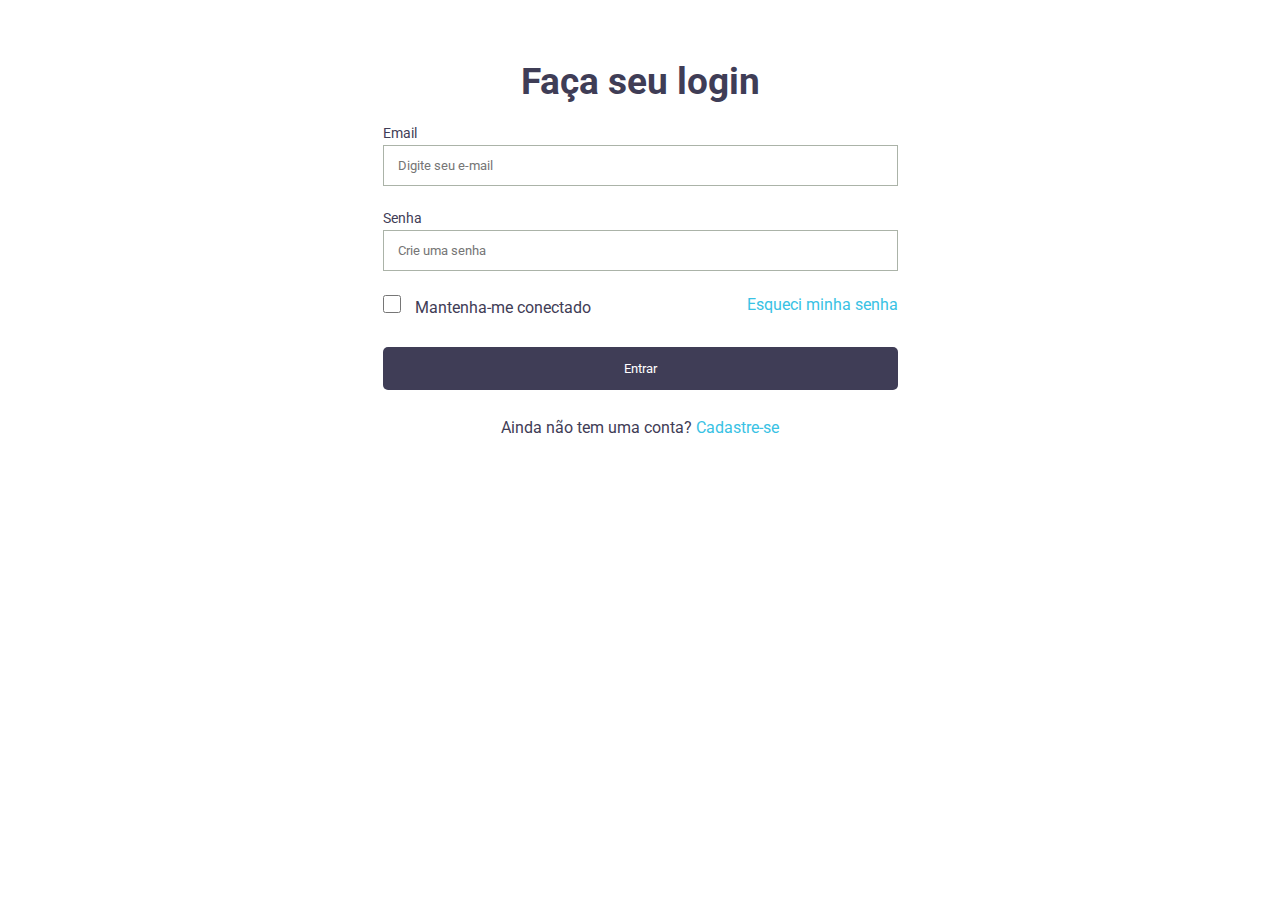
==== html/login.html @ d9b771eb "init" ====
<head>
  <title>Aula 4 - Desafio/Login</title>
  <link rel="preconnect" href="https://fonts.googleapis.com" />
  <link rel="preconnect" href="https://fonts.gstatic.com" crossorigin />
  <link
    href="https://fonts.googleapis.com/css2?family=Roboto:wght@400;500;700&display=swap"
    rel="stylesheet"
  />
  <link rel="stylesheet" href="../css/style.css" />
</head>

<body>
  <section class="container-login">
    <form class="form">
      <h1 class="title">Faça seu login</h1>

      <div class="box">
        <label class="label-field" for="email-field">Email</label>
        <input
          type="email"
          placeholder="Digite seu e-mail"
          id="email-field"
          class="field-input"
          required
        />
      </div>

      <div class="box">
        <label class="label-field" for="password-field">Senha</label>
        <input
          type="password"
          placeholder="Crie uma senha"
          id="password-field"
          class="field-input"
          required
        />
      </div>

      <div class="double-box account">
        <div>
          <input type="checkbox" class="checkbox-field" />
          <span>Mantenha-me conectado</span>
        </div>
        <a href="recover.html" class="unmarked">Esqueci minha senha</a>
      </div>

      <button class="button">Entrar</button>
      <p class="account">
        Ainda não tem uma conta?
        <a href="../index.html" class="unmarked">Cadastre-se</a>
      </p>
    </form>
  </section>
</body>
---- css/style.css ----
* {
  margin: 0;
  padding: 0;
  font-weight: 400;

  color: #3f3d56;
  font-family: "Roboto", sans-serif;
}

body {
  display: flex;
  justify-content: center;
}

.container-register {
  max-width: 396px;
  width: 100%;
}

.container-login {
  max-width: 515px;
  width: 100%;
}

.container-recover {
  max-width: 396px;
  width: 100%;
}

.form {
  display: flex;
  flex-direction: column;
  align-items: center;

  width: 100%; /* 100% até 396px (max-width)*/
}

.title {
  font-size: 37px;
  font-weight: 700;
  margin: 60px 0 22px 0;
}

.double-box,
.options-genre {
  display: flex;
  justify-content: space-between;

  width: 100%;
}

.box {
  display: flex;
  flex-direction: column;
  width: 100%; /* neste caso o input ocupa até 396px */

  margin-bottom: 24px;
}

.space-between {
  width: 48%;
}

.label-field {
  font-size: 14px;
  margin-bottom: 4px;
}

.field-input,
.select {
  width: 100%; /* até 396px - valos do Form*/
  border: 1px solid #abb3a8;

  padding: 12px 14px;
}

.box-genre {
  display: flex;
  flex-direction: column;

  width: 100%;
}

.genre-title {
  margin-bottom: 9px;
}

.terms {
  display: flex;
  margin-bottom: 28px;
}

.checkbox-field {
  margin-right: 10px;

  min-width: 18px;
  min-height: 18px;

  border-radius: 0;
}

.button {
  width: 100%;
  background-color: #3f3d56;
  color: #ffffff;
  border: 0;
  padding: 14px 0;
  margin-bottom: 28px;
  border-radius: 5px;
  transition-duration: 300ms;
}

.button:hover {
  background-color: #3f3d56e0;
}

a {
  color: #39c2e4;
}

.account {
  margin-bottom: 30px;
  text-align: center;
}

.unmarked {
  text-decoration: none;
}
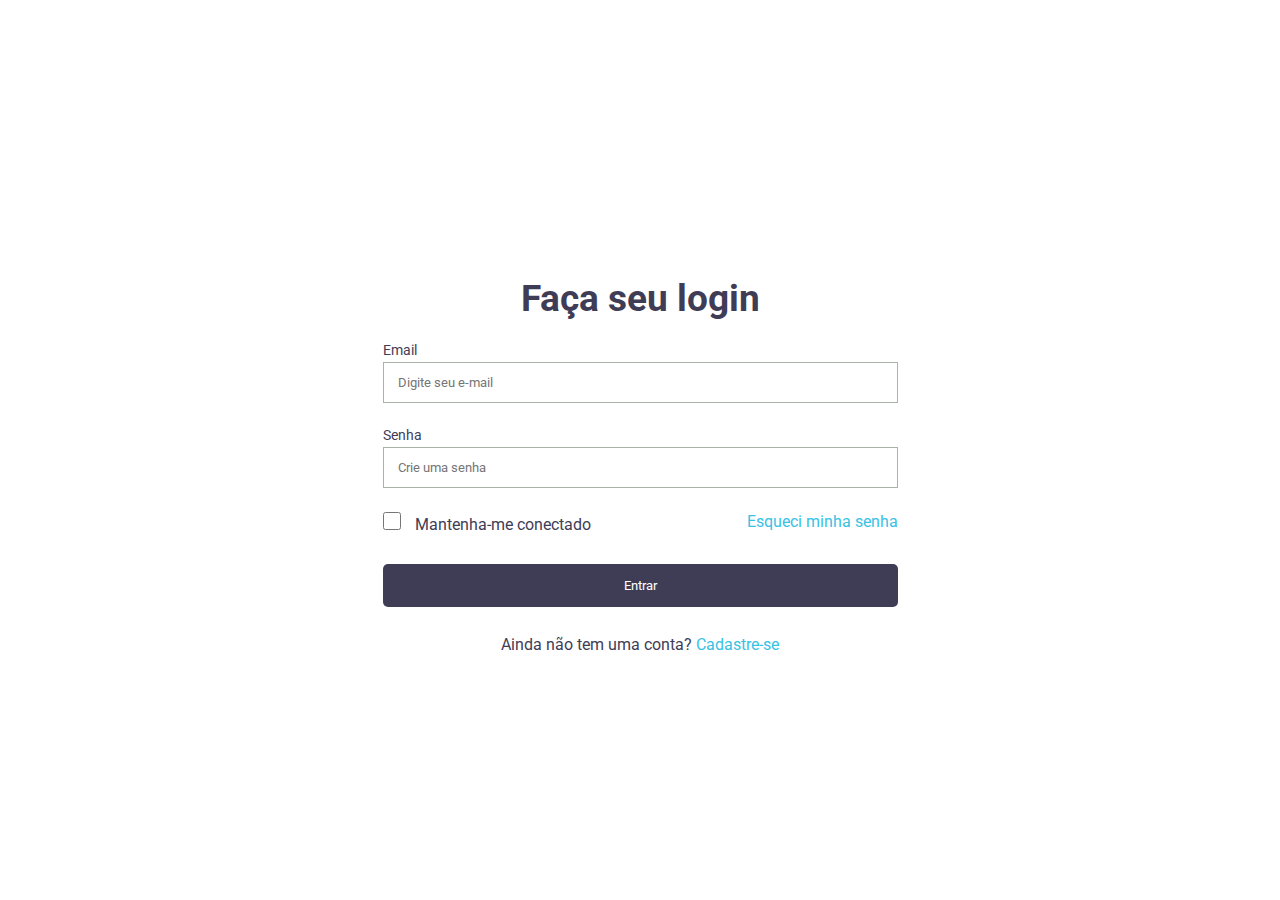
==== commit f7cb8bcc: "Update login.html" ====
--- a/html/login.html
+++ b/html/login.html
@@ -1,5 +1,8 @@
 <head>
   <title>Aula 4 - Desafio/Login</title>
+  <meta charset="UTF-8">
+  <meta http-equiv="X-UA-Compatible" content="IE=edge">
+  <meta name="viewport" content="width=device-width, initial-scale=1">
   <link rel="preconnect" href="https://fonts.googleapis.com" />
   <link rel="preconnect" href="https://fonts.gstatic.com" crossorigin />
   <link
--- a/css/style.css
+++ b/css/style.css
@@ -10,11 +10,15 @@
 body {
   display: flex;
   justify-content: center;
+  align-items: center;
+  width: 100%;
 }
 
 .container-register {
+  margin: 0 5%;
+  display: flex;
+  justify-content: center; 
   max-width: 396px;
-  width: 100%;
 }
 
 .container-login {
@@ -31,7 +35,6 @@
   display: flex;
   flex-direction: column;
   align-items: center;
-
   width: 100%; /* 100% até 396px (max-width)*/
 }
 
@@ -45,7 +48,6 @@
 .options-genre {
   display: flex;
   justify-content: space-between;
-
   width: 100%;
 }
 
@@ -53,7 +55,6 @@
   display: flex;
   flex-direction: column;
   width: 100%; /* neste caso o input ocupa até 396px */
-
   margin-bottom: 24px;
 }
 
@@ -70,14 +71,12 @@
 .select {
   width: 100%; /* até 396px - valos do Form*/
   border: 1px solid #abb3a8;
-
   padding: 12px 14px;
 }
 
 .box-genre {
   display: flex;
   flex-direction: column;
-
   width: 100%;
 }
 
@@ -92,10 +91,8 @@
 
 .checkbox-field {
   margin-right: 10px;
-
   min-width: 18px;
   min-height: 18px;
-
   border-radius: 0;
 }
 
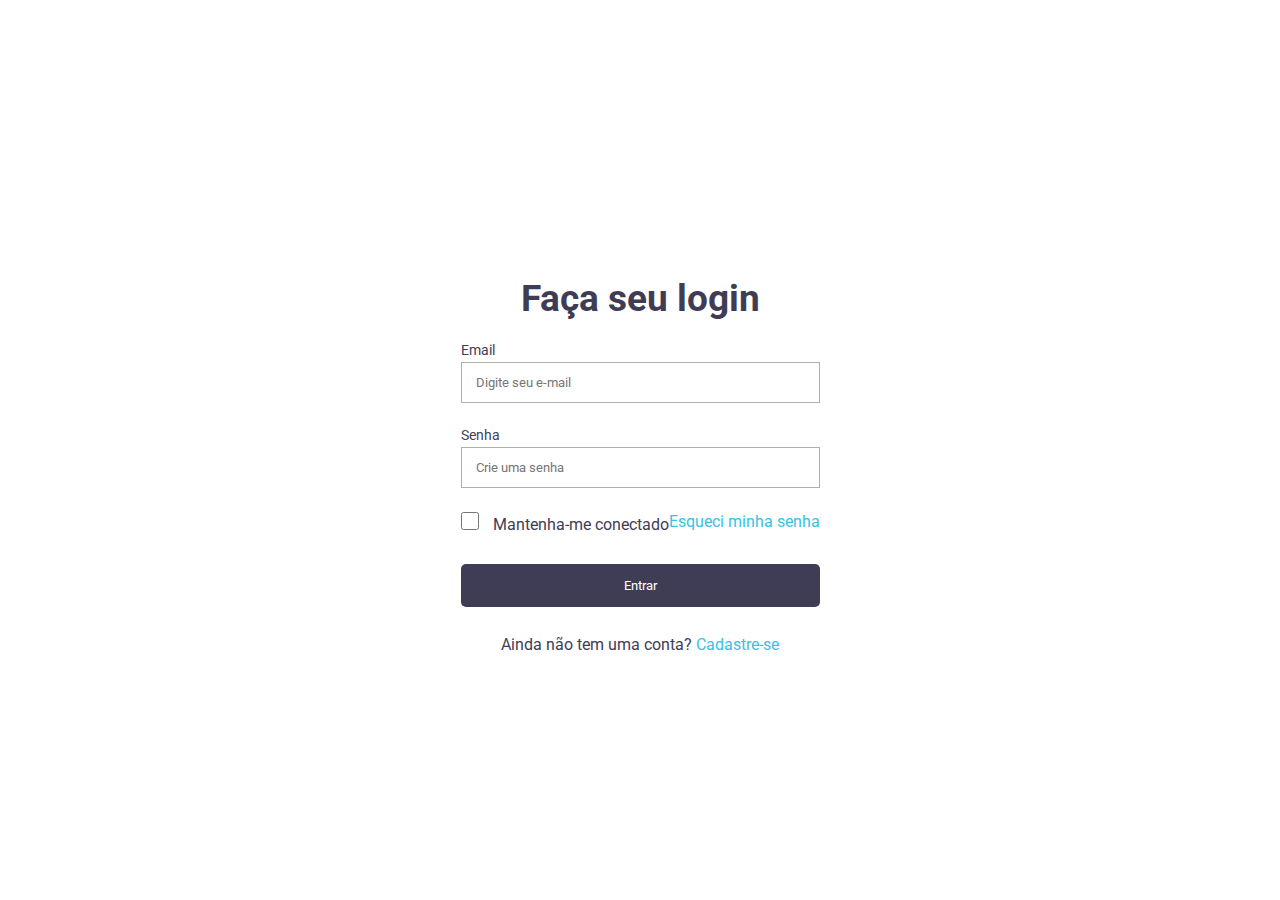
==== commit 9b38a31a: "Update login.html" ====
--- a/html/login.html
+++ b/html/login.html
@@ -1,8 +1,10 @@
 <head>
   <title>Aula 4 - Desafio/Login</title>
+  
   <meta charset="UTF-8">
   <meta http-equiv="X-UA-Compatible" content="IE=edge">
   <meta name="viewport" content="width=device-width, initial-scale=1">
+  
   <link rel="preconnect" href="https://fonts.googleapis.com" />
   <link rel="preconnect" href="https://fonts.gstatic.com" crossorigin />
   <link
--- a/css/style.css
+++ b/css/style.css
@@ -22,13 +22,19 @@
 }
 
 .container-login {
+  margin: 0 5%;
+  display: flex;
+  justify-content: center;
   max-width: 515px;
-  width: 100%;
+
 }
 
 .container-recover {
+  margin: 0 10%;
+  display: flex;
+  justify-content: center;
   max-width: 396px;
-  width: 100%;
+
 }
 
 .form {
